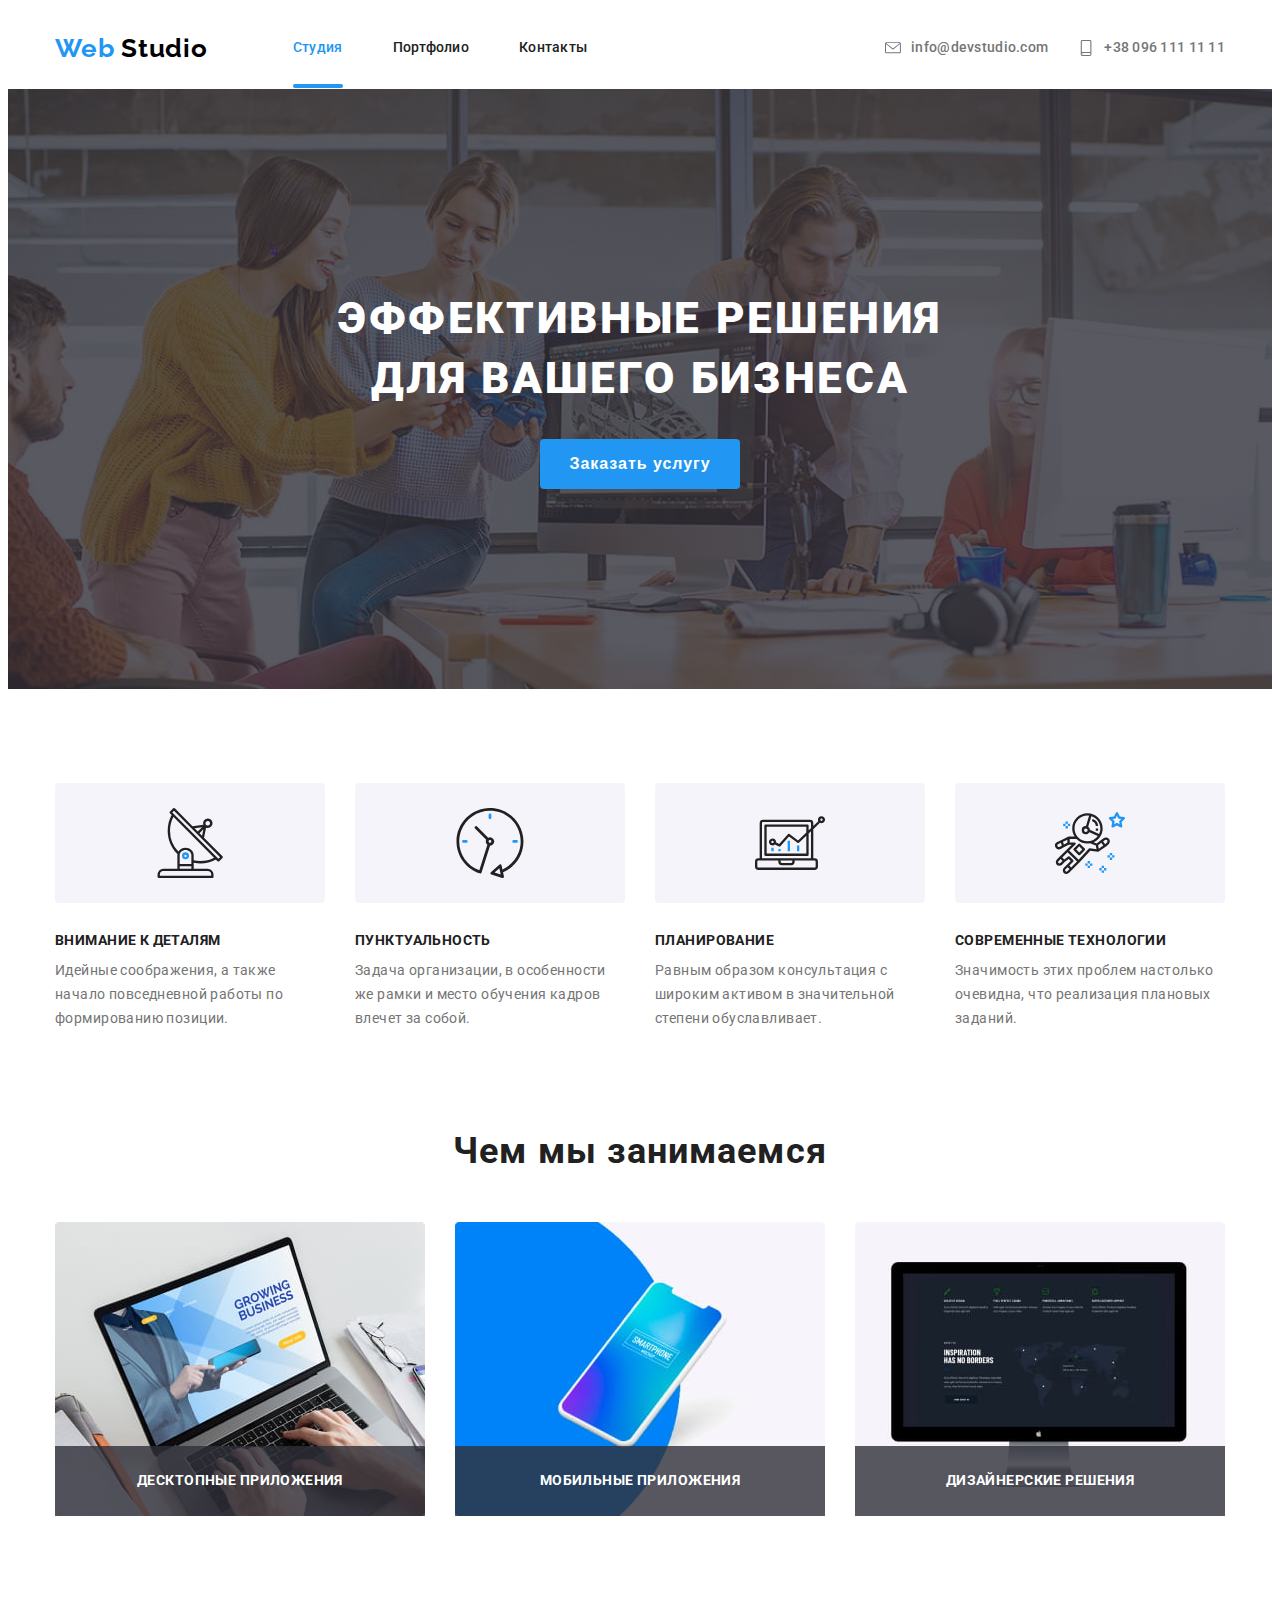
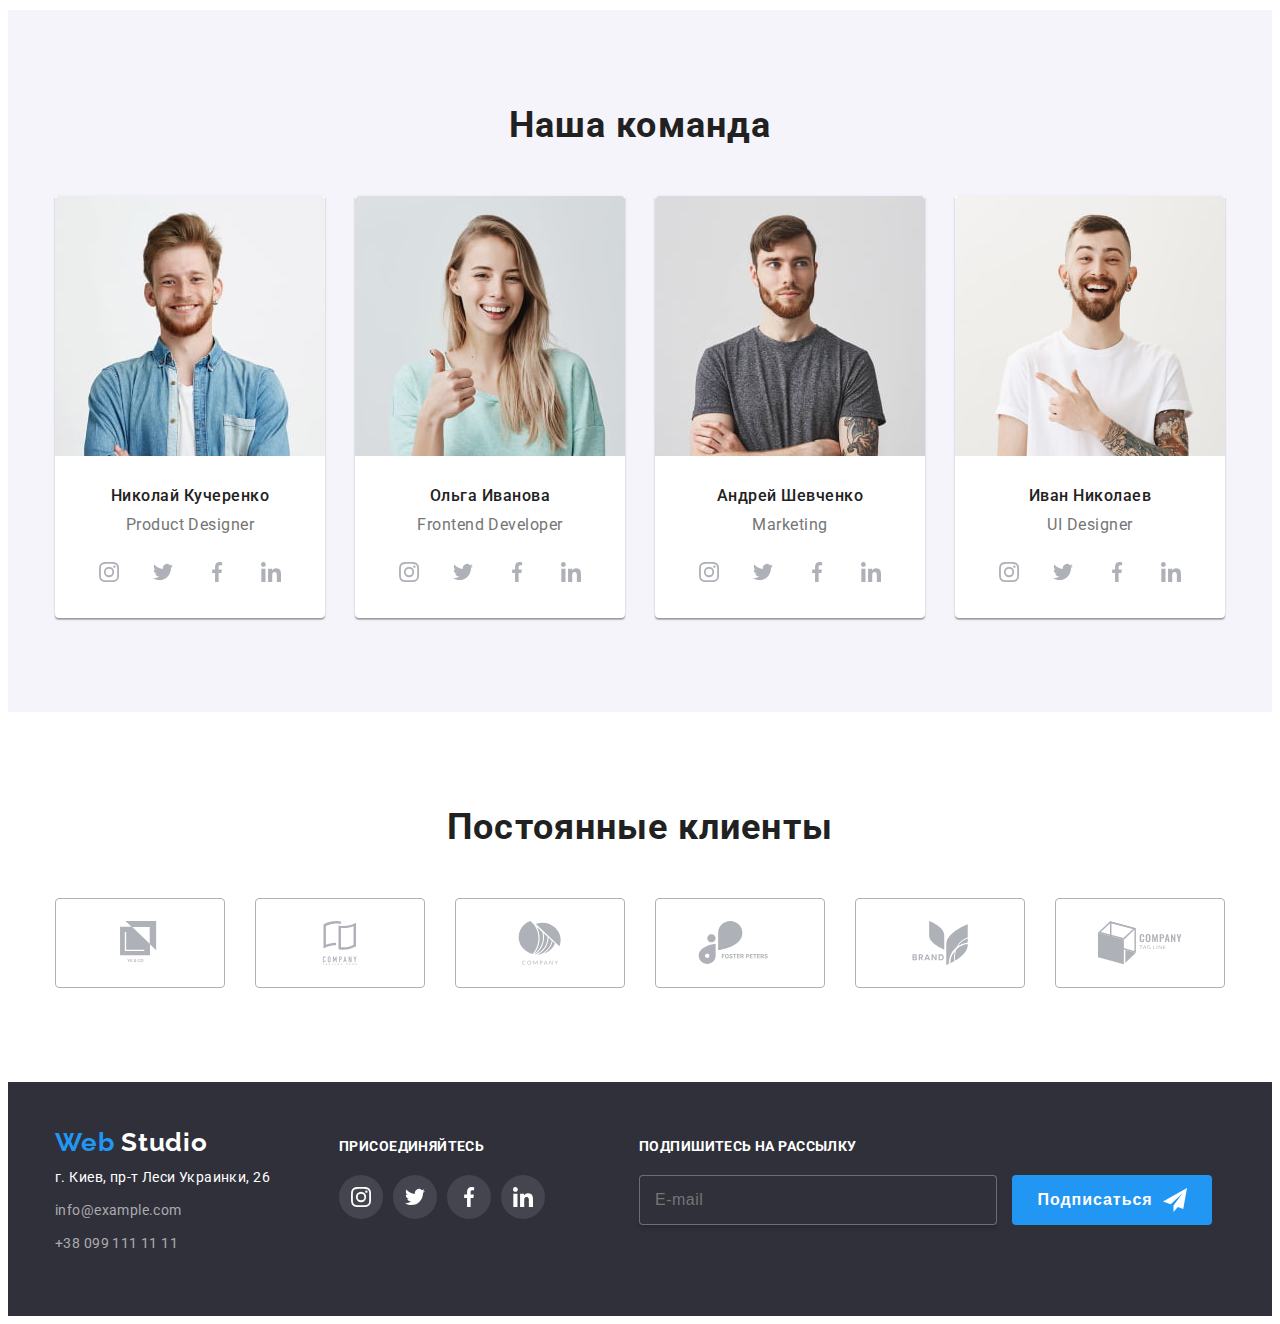
==== index.html @ c9ddc865 "cloned" ====
<!DOCTYPE html>
<html lang="ru">
	<head>
		<meta charset="UTF-8" />
		<meta name="viewport" content="width=device-width, initial-scale=1.0" />
		<meta http-equiv="X-UA-Compatible" content="IE=Edge" />
		<title>Web Studio v.1</title>
		<link
			href="https://fonts.googleapis.com/css2?family=Raleway:wght@700&family=Roboto:wght@400;500;700;900&display=swap"
			rel="stylesheet"
		/>
		<link
			rel="stylesheet"
			href="https://cdnjs.cloudflare.com/ajax/libs/modern-normalize/0.6.0/modern-normalize.min.css"
			integrity="sha256-a9JO7L1jGkja9va1xGMWEJspCfU/b9Vn5u/O5MdnKhw="
			crossorigin="anonymous"
		/>
		<link rel="stylesheet" href="./css/style.css" />
	</head>
	<body>
		<header class="header">
			<nav class="container">
				<div class="flex-container">
					<a class="link logo" href="./index.html">
						<span class="logo-accent">Web</span>
						Studio
					</a>
					<ul class="list navigation">
						<li class="navigation-item">
							<a class="link navigation-item-link current" href="./index.html">Студия</a>
						</li>
						<li class="navigation-item">
							<a class="link navigation-item-link" href="./portfolio.html">Портфолио</a>
						</li>
						<li class="navigation-item">
							<a class="link navigation-item-link" href="./index.html">Контакты</a>
						</li>
					</ul>
					<ul class="list navigation-adress">
						<li class="navigation-adress-item">
							<a class="link navigation-adress-item-link" href="mailto:info@devstudio.com">
								<svg class="navigatiom-adress-item-icon">
									<use href="./images/sprite.svg#icon-envelope"></use>
								</svg>
								info@devstudio.com
							</a>
						</li>
						<li class="navigation-adress-item">
							<a class="link navigation-adress-item-link" href="tel:+380961111111">
								<svg class="navigatiom-adress-item-icon">
									<use href="./images/sprite.svg#icon-smartphone"></use>
								</svg>
								+38 096 111 11 11
							</a>
						</li>
					</ul>
				</div>
			</nav>
		</header>
		<main>
			<section class="hero">
				<div class="container">
					<h1 class="hero-title">Эффективные решения для вашего бизнеса</h1>
					<button class="hero-button" data-modal-open>Заказать услугу</button>
				</div>
			</section>
			<section class="features">
				<div class="container">
					<h2 class="section-title visually-hidden">Наши особености</h2>
					<ul class="list flex-container">
						<li class="feature-box">
							<div class="feature-image-box">
								<svg class="feature-image">
									<use href="./images/sprite.svg#icon-antenna"></use>
								</svg>
							</div>
							<h3 class="feature-title">Внимание к деталям</h3>
							<p class="feature-description">
								Идейные соображения, а также начало повседневной работы по формированию позиции.
							</p>
						</li>
						<li class="feature-box">
							<div class="feature-image-box">
								<svg class="feature-image">
									<use href="./images/sprite.svg#icon-clock"></use>
								</svg>
							</div>
							<h3 class="feature-title">Пунктуальность</h3>
							<p class="feature-description">
								Задача организации, в особенности же рамки и место обучения кадров влечет за собой.
							</p>
						</li>
						<li class="feature-box">
							<div class="feature-image-box">
								<svg class="feature-image">
									<use href="./images/sprite.svg#icon-diagram"></use>
								</svg>
							</div>
							<h3 class="feature-title">Планирование</h3>
							<p class="feature-description">
								Равным образом консультация с широким активом в значительной степени обуславливает.
							</p>
						</li>
						<li class="feature-box">
							<div class="feature-image-box">
								<svg class="feature-image">
									<use href="./images/sprite.svg#icon-astronaut"></use>
								</svg>
							</div>
							<h3 class="feature-title">Современные технологии</h3>
							<p class="feature-description">
								Значимость этих проблем настолько очевидна, что реализация плановых заданий.
							</p>
						</li>
					</ul>
				</div>
			</section>
			<section class="wedoing">
				<div class="container">
					<h2 class="section-title">Чем мы занимаемся</h2>
					<ul class="list flex-container">
						<li class="wedoing-box">
							<img class="wedoing-image" src="./images/desktop_applications.jpg" alt="Desktop applications" />
							<h3 class="wedoing-title">Десктопные приложения</h3>
						</li>
						<li class="wedoing-box">
							<img class="wedoing-image" src="./images/mobile_applications.jpg" alt="Mobile applications" />
							<h3 class="wedoing-title">Мобильные приложения</h3>
						</li>
						<li class="wedoing-box">
							<img class="wedoing-image" src="./images/design_solutions.jpg" alt="Design solutions" />
							<h3 class="wedoing-title">Дизайнерские решения</h3>
						</li>
					</ul>
				</div>
			</section>
			<section class="team">
				<div class="container">
					<h2 class="section-title">Наша команда</h2>
					<ul class="list flex-container team-card">
						<li class="team-card-box">
							<img class="team-image" src="./images/kucherenko.jpg" alt="Kucherenko" />
							<h3 class="team-member-name">Николай Кучеренко</h3>
							<p class="team-member-direction" lang="en">Product Designer</p>
							<ul class="list flex-container team-social-box">
								<li class="social">
									<a
										class="link social-link"
										href="https://www.instagram.com/"
										target="_blank"
										rel="noopener noreferrer"
									>
										<svg class="social-icon">
											<use href="./images/sprite.svg#icon-instagram"></use>
										</svg>
									</a>
								</li>
								<li class="social">
									<a class="link social-link" href="https://twitter.com/" target="_blank" rel="noopener noreferrer">
										<svg class="social-icon">
											<use href="./images/sprite.svg#icon-twitter"></use>
										</svg>
									</a>
								</li>
								<li class="social">
									<a
										class="link social-link"
										href="https://www.facebook.com/"
										target="_blank"
										rel="noopener noreferrer"
									>
										<svg class="social-icon">
											<use href="./images/sprite.svg#icon-facebook"></use>
										</svg>
									</a>
								</li>
								<li class="social">
									<a
										class="link social-link"
										href="https://www.linkedin.com/"
										target="_blank"
										rel="noopener noreferrer"
									>
										<svg class="social-icon">
											<use href="./images/sprite.svg#icon-linkedin"></use>
										</svg>
									</a>
								</li>
							</ul>
						</li>
						<li class="team-card-box">
							<img class="team-image" src="./images/ivanova.jpg" alt="Ivanova" />
							<h3 class="team-member-name">Ольга Иванова</h3>
							<p class="team-member-direction" lang="en">Frontend Developer</p>
							<ul class="list flex-container team-social-box">
								<li class="social">
									<a
										class="link social-link"
										href="https://www.instagram.com/"
										target="_blank"
										rel="noopener noreferrer"
									>
										<svg class="social-icon">
											<use href="./images/sprite.svg#icon-instagram"></use>
										</svg>
									</a>
								</li>
								<li class="social">
									<a class="link social-link" href="https://twitter.com/" target="_blank" rel="noopener noreferrer">
										<svg class="social-icon">
											<use href="./images/sprite.svg#icon-twitter"></use>
										</svg>
									</a>
								</li>
								<li class="social">
									<a
										class="link social-link"
										href="https://www.facebook.com/"
										target="_blank"
										rel="noopener noreferrer"
									>
										<svg class="social-icon">
											<use href="./images/sprite.svg#icon-facebook"></use>
										</svg>
									</a>
								</li>
								<li class="social">
									<a
										class="link social-link"
										href="https://www.linkedin.com/"
										target="_blank"
										rel="noopener noreferrer"
									>
										<svg class="social-icon">
											<use href="./images/sprite.svg#icon-linkedin"></use>
										</svg>
									</a>
								</li>
							</ul>
						</li>
						<li class="team-card-box">
							<img class="team-image" src="./images/shevchenko.jpg" alt="Shevchenko" />
							<h3 class="team-member-name">Андрей Шевченко</h3>
							<p class="team-member-direction" lang="en">Marketing</p>
							<ul class="list flex-container team-social-box">
								<li class="social">
									<a
										class="link social-link"
										href="https://www.instagram.com/"
										target="_blank"
										rel="noopener noreferrer"
									>
										<svg class="social-icon">
											<use href="./images/sprite.svg#icon-instagram"></use>
										</svg>
									</a>
								</li>
								<li class="social">
									<a class="link social-link" href="https://twitter.com/" target="_blank" rel="noopener noreferrer">
										<svg class="social-icon">
											<use href="./images/sprite.svg#icon-twitter"></use>
										</svg>
									</a>
								</li>
								<li class="social">
									<a
										class="link social-link"
										href="https://www.facebook.com/"
										target="_blank"
										rel="noopener noreferrer"
									>
										<svg class="social-icon">
											<use href="./images/sprite.svg#icon-facebook"></use>
										</svg>
									</a>
								</li>
								<li class="social">
									<a
										class="link social-link"
										href="https://www.linkedin.com/"
										target="_blank"
										rel="noopener noreferrer"
									>
										<svg class="social-icon">
											<use href="./images/sprite.svg#icon-linkedin"></use>
										</svg>
									</a>
								</li>
							</ul>
						</li>
						<li class="team-card-box">
							<img class="team-image" src="./images/nikolaev.jpg" alt="Nikolaev" />
							<h3 class="team-member-name">Иван Николаев</h3>
							<p class="team-member-direction" lang="en">UI Designer</p>
							<ul class="list flex-container team-social-box">
								<li class="social">
									<a
										class="link social-link"
										href="https://www.instagram.com/"
										target="_blank"
										rel="noopener noreferrer"
									>
										<svg class="social-icon">
											<use href="./images/sprite.svg#icon-instagram"></use>
										</svg>
									</a>
								</li>
								<li class="social">
									<a class="link social-link" href="https://twitter.com/" target="_blank" rel="noopener noreferrer">
										<svg class="social-icon">
											<use href="./images/sprite.svg#icon-twitter"></use>
										</svg>
									</a>
								</li>
								<li class="social">
									<a
										class="link social-link"
										href="https://www.facebook.com/"
										target="_blank"
										rel="noopener noreferrer"
									>
										<svg class="social-icon">
											<use href="./images/sprite.svg#icon-facebook"></use>
										</svg>
									</a>
								</li>
								<li class="social">
									<a
										class="link social-link"
										href="https://www.linkedin.com/"
										target="_blank"
										rel="noopener noreferrer"
									>
										<svg class="social-icon">
											<use href="./images/sprite.svg#icon-linkedin"></use>
										</svg>
									</a>
								</li>
							</ul>
						</li>
					</ul>
				</div>
			</section>
			<section class="clients">
				<div class="container">
					<h2 class="section-title">Постоянные клиенты</h2>
					<ul class="list flex-container">
						<li class="clients-box">
							<a class="link" href="./index.html" target="_blank" rel="noopener noreferrer">
								<svg class="clients-image">
									<use href="./images/sprite.svg#icon-client1"></use>
								</svg>
							</a>
						</li>
						<li class="clients-box">
							<a class="link" href="./index.html" target="_blank" rel="noopener noreferrer">
								<svg class="clients-image">
									<use href="./images/sprite.svg#icon-client2"></use>
								</svg>
							</a>
						</li>
						<li class="clients-box">
							<a class="link" href="./index.html" target="_blank" rel="noopener noreferrer">
								<svg class="clients-image">
									<use href="./images/sprite.svg#icon-client3"></use>
								</svg>
							</a>
						</li>
						<li class="clients-box">
							<a class="link" href="./index.html" target="_blank" rel="noopener noreferrer">
								<svg class="clients-image">
									<use href="./images/sprite.svg#icon-client4"></use>
								</svg>
							</a>
						</li>
						<li class="clients-box">
							<a class="link" href="./index.html" target="_blank" rel="noopener noreferrer">
								<svg class="clients-image">
									<use href="./images/sprite.svg#icon-client5"></use>
								</svg>
							</a>
						</li>
						<li class="clients-box">
							<a class="link" href="./index.html" target="_blank" rel="noopener noreferrer">
								<svg class="clients-image">
									<use href="./images/sprite.svg#icon-client6"></use>
								</svg>
							</a>
						</li>
					</ul>
				</div>
			</section>
		</main>
		<footer class="footer">
			<div class="container">
				<div class="flex-container">
					<div class="footer-adress">
						<a class="link logo" href="./index.html">
							<span class="logo-accent">Web</span>
							Studio
						</a>
						<address class="contacts">
							<ul class="list">
								<li class="footer-adress-item">г. Киев, пр-т Леси Украинки, 26</li>
								<li class="footer-adress-item">
									<a class="link" href="mailto:info@example.com">info@example.com</a>
								</li>
								<li class="footer-adress-item">
									<a class="link" href="tel:+380991111111">+38 099 111 11 11</a>
								</li>
							</ul>
						</address>
					</div>
					<div class="join">
						<p class="footer-title">Присоединяйтесь</p>
						<ul class="list social flex-container">
							<li class="social">
								<a class="link social-link" href="https://www.instagram.com/" target="_blank" rel="noopener noreferrer">
									<svg class="social-icon">
										<use href="./images/sprite.svg#icon-instagram"></use>
									</svg>
								</a>
							</li>
							<li class="social">
								<a class="link social-link" href="https://twitter.com/" target="_blank" rel="noopener noreferrer">
									<svg class="social-icon">
										<use href="./images/sprite.svg#icon-twitter"></use>
									</svg>
								</a>
							</li>
							<li class="social">
								<a class="link social-link" href="https://www.facebook.com/" target="_blank" rel="noopener noreferrer">
									<svg class="social-icon">
										<use href="./images/sprite.svg#icon-facebook"></use>
									</svg>
								</a>
							</li>
							<li class="social">
								<a class="link social-link" href="https://www.linkedin.com/" target="_blank" rel="noopener noreferrer">
									<svg class="social-icon">
										<use href="./images/sprite.svg#icon-linkedin"></use>
									</svg>
								</a>
							</li>
						</ul>
					</div>
					<!-- e-mail input -->
					<div class="subscribe">
						<form action="#">
							<label class="footer-title" for="footer-subsctibe-input">Подпишитесь на рассылку</label>
							<input
								class="subscribe-input"
								type="email"
								name="email"
								placeholder="E-mail"
								id="footer-subsctibe-input"
							/>
							<button class="hero-button" type="submit">
								Подписаться
								<svg class="subscribe-icon-send">
									<use href="./images/sprite.svg#icon-send"></use>
								</svg>
							</button>
						</form>
					</div>
				</div>
			</div>
		</footer>
		<!-- modal window -->
		<div class="backdrop is-hidden" data-modal>
			<form class="subscribe-form js-speaker-form" action="#">
				<button class="subcribe-form-button-close" type="submit" data-modal-close>
					<svg class="subscribe-button-close-icon">
						<use href="./images/sprite.svg#icon-close"></use>
					</svg>
				</button>
				<p class="subscribe-form-title">Оставьте свои данные, мы вам перезвоним</p>
				<div class="subscribe-form-relative">
					<input class="subscribe-form-input" id="input-full-name" type="text" name="input-full-name" placeholder=" " />
					<svg class="subscribe-form-input-icon">
						<use href="./images/sprite.svg#icon-person"></use>
					</svg>
					<label class="subscribe-form-input-label" for="input-full-name">Имя</label>
				</div>
				<div class="subscribe-form-relative">
					<input class="subscribe-form-input" id="input-phone" type="tel" name="input-phone" placeholder=" " />
					<svg class="subscribe-form-input-icon">
						<use href="./images/sprite.svg#icon-phone"></use>
					</svg>
					<label class="subscribe-form-input-label" for="input-phone">Телефон</label>
				</div>
				<div class="subscribe-form-relative">
					<input class="subscribe-form-input" id="input-email" type="email" name="input-email" placeholder=" " />
					<svg class="subscribe-form-input-icon">
						<use href="./images/sprite.svg#icon-email"></use>
					</svg>
					<label class="subscribe-form-input-label" for="input-email">Почта</label>
				</div>
				<div class="subscribe-form-relative">
					<textarea
						class="subscribe-form-input comment"
						id="input-comment"
						name="input-comment"
						placeholder=" "
					></textarea>
					<label class="subscribe-form-input-label comment" for="input-comment">Комментарий</label>
				</div>
				<div class="subscribe-form-checkbox">
					<input
						class="subscribe-form-checkbox-input"
						id="subscribe-checkbox-agree"
						type="checkbox"
						name="subscribe-checkbox-agree"
						checked
					/>
					<label class="subscribe-form-checkbox-label subscribe-form-relative" for="subscribe-checkbox-agree">
						Соглашаюсь с рассылкой и принимаю
						<a class="subscribe-link-agree" href="./index.html">Условия договора</a>
					</label>
				</div>
				<div class="subscribe-form-button">
					<button type="submit" class="hero-button" id="subscribe-form-submit">
						Отправить
					</button>
				</div>
			</form>
		</div>
		<script src="./js/modal.js"></script>
		<script src="./js/form-submit.js"></script>
	</body>
</html>
---- css/style.css ----
:root {
	--main-text-color: #757575;
	--headers-text-color: #212121;
	--light-text-color: #ffffff;
	--accent-color: #2196f3;

	--icon-color: #afb1b8;

	--primary-background-color: #ffffff;
	--secondary-backgroun-color: #f5f4fa;
	--footer-background-color: #2f303a;

	--button-color: #2196f3;
	--inactiv-button-color: #f5f4fa;

	--animation-timing-function: cubic-bezier(0.4, 0, 0.2, 1);
	--animation-duration: 250ms;
}
*:focus {
	outline: none;
}
/* 
default style
 */
html {
	box-sizing: border-box;
}
*,
*::before,
*::after {
	box-sizing: inherit;
}
body {
	font-family: "Roboto", sans-serif;
	font-style: normal;
	font-weight: 400;
	font-size: 14px;
	line-height: 1.71;
	color: var(--main-text-color);
	background-color: var(--primary-background-color);
}
/* 
utility classes
*/
.visually-hidden {
	position: absolute;
	width: 1px;
	height: 1px;
	margin: -1px;

	overflow: hidden;
	clip: rect(0 0 0 0);
}
.is-hidden {
	opacity: 0;
	pointer-events: none;
}
.container {
	width: 1200px;
	padding-top: 94px;
	padding-bottom: 94px;
	padding-left: 15px;
	padding-right: 15px;
	margin-left: auto;
	margin-right: auto;
}
.flex-container {
	display: flex;
}
.link {
	text-decoration: none;
}
.list {
	margin: 0;
	padding: 0;

	list-style-type: none;
}
/* 
header
 */

.header .container {
	padding-top: 0;
	padding-bottom: 0;
}
.header .flex-container {
	align-items: center;
}
.logo {
	display: block;
	margin-right: 85px;
	margin-top: 25px;
	margin-bottom: 25px;

	font-family: "Raleway", sans-serif;
	font-weight: 700;
	font-size: 26px;
	line-height: 1.19;
	letter-spacing: 0.03em;

	color: #000000;
}
.logo-accent {
	color: var(--accent-color);
}
.navigation {
	display: flex;
}
.navigation-item:not(:last-child) {
	margin-right: 50px;
}
.navigation-item-link {
	display: block;
	position: relative;
	padding-bottom: 32px;
	padding-top: 32px;

	font-weight: 500;
	font-size: 14px;
	line-height: 1.14;
	letter-spacing: 0.02em;

	color: var(--headers-text-color);

	transition-property: color;
	transition-duration: var(--animation-duration);
	transition-timing-function: var(--animation-timing-function);
}
.navigation-adress {
	display: flex;
	margin-left: auto;
}
.navigation-adress-item:not(:last-child) {
	margin-right: 30px;
}
.navigation-adress-item-link {
	display: flex;
	padding-bottom: 20px;
	padding-top: 20px;
	justify-content: center;

	font-weight: 500;
	font-size: 14px;
	line-height: 1.14;
	letter-spacing: 0.02em;

	color: var(--main-text-color);

	transition-property: color;
	transition-duration: var(--animation-duration);
	transition-timing-function: var(--animation-timing-function);
}
.navigatiom-adress-item-icon {
	fill: currentColor;
	width: 16px;
	height: 16px;
	margin-right: 10px;
}

.navigation-item-link:hover,
.navigation-item-link:focus,
.navigation-adress-item-link:hover,
.navigation-adress-item-link:focus {
	color: var(--accent-color);
}
.navigation-item-link.current {
	color: var(--accent-color);
}
.navigation-item-link.current::after {
	content: "";
	position: absolute;
	left: 0;
	bottom: 0;
	height: 4px;
	border-radius: 2px;
	width: 100%;
	background-color: var(--accent-color);
}
/* 
Main
 */
.hero .container {
	padding-top: 200px;
	padding-bottom: 200px;
	padding-left: 252px;
	padding-right: 252px;
}
.hero {
	max-width: 1600px;
	height: 600px;
	margin-left: auto;
	margin-right: auto;

	background-image: linear-gradient(rgba(47, 48, 58, 0.8), rgba(47, 48, 58, 0.8)), url("../images/header.jpg");
	background-position: center;
	background-repeat: no-repeat;
	background-size: cover;

	text-align: center;
}
.hero-title {
	margin-top: 0;
	margin-bottom: 30px;

	font-weight: 900;
	font-size: 44px;
	line-height: 1.36;
	letter-spacing: 0.06em;
	text-transform: uppercase;

	color: var(--light-text-color);
}
.hero-button {
	border-radius: 4px;
	display: inline-block;
	padding-top: 9px;
	padding-bottom: 9px;
	padding-left: 9px;
	padding-right: 9px;
	min-width: 200px;

	font-weight: 700;
	font-size: 16px;
	line-height: 1.88;
	text-align: center;
	letter-spacing: 0.06em;

	border: 1px solid transparent;
	color: var(--light-text-color);
	background-color: var(--button-color);

	transition-property: background-color;
	transition-duration: var(--animation-duration);
	transition-timing-function: var(--animation-timing-function);

	cursor: pointer;
}

.hero-button:hover,
.hero-button:focus {
	background-color: #188ce8;
}
.section-title {
	margin-top: 0;
	margin-bottom: 50px;

	font-weight: 700;
	font-size: 36px;
	line-height: 1.17;
	letter-spacing: 0.03em;
	text-align: center;

	color: var(--headers-text-color);
}
.features .container {
	padding-bottom: 0;
}
.features .flex-container,
.wedoing .flex-container,
.team-card,
.clients .flex-container {
	justify-content: space-between;
}
.feature-title {
	margin-top: 0;
	margin-bottom: 10px;

	font-weight: 700;
	font-size: 14px;
	line-height: 1.14;
	letter-spacing: 0.03em;
	text-transform: uppercase;

	color: var(--headers-text-color);
}
.feature-box {
	width: calc((100% - 30px * 3) / 4);
}
.feature-image-box {
	display: block;
	padding-top: 25px;
	padding-bottom: 25px;
	padding-left: 100px;
	padding-right: 100px;
	margin-bottom: 30px;
	border-radius: 4px;

	background-color: var(--secondary-backgroun-color);
}
.feature-image {
	display: block;
	width: 70px;
	height: 70px;

	fill: var(--headers-text-color);
}
.feature-description {
	margin-top: 0;
	margin-bottom: 0;
	padding-bottom: 5px;

	letter-spacing: 0.03em;
}
.wedoing-box {
	width: calc((100% - 30px * 2) / 3);
	position: relative;
}
.wedoing-image {
	display: block;
}
.wedoing-title {
	position: absolute;
	left: 0;
	bottom: 0;
	width: 100%;
	overflow: hidden;

	margin: 0;
	padding-top: 27px;
	padding-bottom: 27px;

	font-weight: 700;
	font-size: 14px;
	line-height: 1.14;
	letter-spacing: 0.03em;
	text-align: center;
	text-transform: uppercase;

	color: var(--light-text-color);
	background-color: rgba(47, 48, 58, 0.8);
}
.team {
	background-color: var(--secondary-backgroun-color);
}
.team-card-box {
	width: calc((100% - 30px * 3) / 4);
	box-shadow: 0px 2px 1px rgba(0, 0, 0, 0.2), 0px 1px 1px rgba(0, 0, 0, 0.14), 0px 1px 3px rgba(0, 0, 0, 0.12);
	border-radius: 0px 0px 4px 4px;

	background-color: var(--primary-background-color);
}
.team-image {
	display: block;
	margin-bottom: 30px;
}
.team-member-name {
	margin-top: 0;
	margin-bottom: 10px;

	font-weight: 500;
	font-size: 16px;
	line-height: 1.19;
	letter-spacing: 0.03em;
	text-align: center;

	color: var(--headers-text-color);
}
.team-member-direction {
	margin-top: 0;
	margin-bottom: 16px;

	font-size: 16px;
	line-height: 1.19;
	letter-spacing: 0.03em;
	text-align: center;
}
.team-social-box {
	margin-left: 32px;
	margin-bottom: 24px;
}
.social-link {
	display: flex;
	justify-content: center;
	align-items: center;
	width: 44px;
	height: 44px;

	color: var(--icon-color);

	border-radius: 50%;

	transition-property: background-color, color;
	transition-duration: var(--animation-duration);
	transition-timing-function: var(--animation-timing-function);
}
.social-icon {
	fill: currentColor;
	width: 20px;
	height: 20px;
}
.social:not(:last-child) {
	margin-right: 10px;
}
.team .social-link:hover,
.team .social-link:focus,
.join .social-link:hover,
.join .social-link:focus {
	background-color: var(--accent-color);
	color: var(--light-text-color);
}
.clients-box {
	width: calc((100% - 30px * 5) / 6);
	height: 90px;
}
.clients .link {
	display: flex;
	justify-content: center;
	align-items: center;
	height: inherit;

	color: var(--icon-color);

	border: 1px solid currentColor;
	border-radius: 4px;

	transition-property: color;
	transition-duration: var(--animation-duration);
	transition-timing-function: var(--animation-timing-function);
}
.clients-image {
	display: block;
	width: 84px;
	height: 44px;
	fill: currentColor;
}
.clients .link:hover,
.clients .link:focus {
	color: var(--accent-color);
}
/* 
footer
 */
.footer .container {
	padding-top: 45px;
	padding-bottom: 60px;
}
.footer {
	background-color: var(--footer-background-color);
}
.footer .flex-container {
	align-items: baseline;
}
.footer .logo {
	display: block;
	margin-top: 0;
	margin-right: 0;
	padding: 0;
	margin-bottom: 8px;

	font-size: 26px;
	line-height: 1.19;

	color: var(--light-text-color);
}
.footer-adress {
	margin-right: 69px;
}
.contacts {
	font-style: normal;
	letter-spacing: 0.03em;

	color: var(--light-text-color);
}

.footer-adress-item:not(:last-child) {
	margin-bottom: 9px;
}
.footer-adress-item {
	letter-spacing: 0.03em;
	line-height: 1.71;
}
.contacts .link {
	color: rgba(255, 255, 255, 0.6);

	transition-property: color;
	transition-duration: var(--animation-duration);
	transition-timing-function: var(--animation-timing-function);
}
.contacts .link:hover,
.contacts .link:focus {
	color: var(--accent-color);
}
.footer-title {
	margin-top: 0;
	margin-bottom: 20px;
	margin-left: 0;
	margin-right: 0;

	font-weight: 700;
	line-height: 1.14;
	letter-spacing: 0.03em;
	text-transform: uppercase;

	color: var(--light-text-color);
}
.subscribe .footer-title {
	display: block;
}
.join .flex-container {
	margin-bottom: 0;
	align-items: center;
}
.join {
	margin-right: 94px;
}
.join .social-link {
	background: rgba(255, 255, 255, 0.1);
}
.join.social {
	padding-bottom: 0;
}
.join .social-icon {
	fill: var(--primary-background-color);
}
.subscribe-input {
	margin-right: 12px;
	width: 358px;
	height: 50px;
	padding: 15px;

	font-size: 16px;
	line-height: 1.25;
	letter-spacing: 0.03em;
	color: var(--main-text-color);

	background-color: var(--footer-background-color);

	border-radius: 4px;
	border: 1px solid rgba(255, 255, 255, 0.3);
	box-shadow: 0px 4px 4px rgba(0, 0, 0, 0.15);
}
.footer .hero-button {
	display: inline-flex;
	justify-content: center;
	align-items: center;
}
.subscribe-icon-send {
	margin-left: 10px;
	fill: currentColor;
	width: 24px;
	height: 24px;
}
/* 
portfolio
 */
.header.portfolio {
	border-bottom: 1px solid #ececec;
}
.button-box {
	display: flex;
	justify-content: center;
	margin-bottom: 50px;
}
.button-box-item {
	position: relative;
}
.button-box-item:not(:last-child) {
	margin-right: 8px;
}
.filter-button {
	position: absolute;
	top: 0;
	left: 0;
	width: 100%;
	height: 100%;

	opacity: 0;

	cursor: pointer;
}
.filter-button-label {
	display: block;
	padding-left: 22px;
	padding-right: 22px;
	padding-top: 6px;
	padding-bottom: 6px;

	border-radius: 4px;
	color: var(--headers-text-color);
	border: 1px solid transparent;
	background-color: var(--inactiv-button-color);

	font-weight: 500;
	font-size: 16px;
	line-height: 1.62;
	letter-spacing: 0.03em;
	transition-property: color, background-color, box-shadow;
	transition-duration: var(--animation-duration);
	transition-timing-function: var(--animation-timing-function);
}
.filter-button:hover + .filter-button-label,
.filter-button:focus + .filter-button-label,
.filter-button:checked + .filter-button-label {
	color: var(--light-text-color);
	background-color: var(--button-color);
	box-shadow: 0px 2px 2px rgba(0, 0, 0, 0.12), 0px 1px 2px rgba(0, 0, 0, 0.08), 0px 3px 1px rgba(0, 0, 0, 0.1);
}
/*
portfolio grid
*/
.portfolio.flex-container {
	flex-wrap: wrap;
}
.portfolio-box {
	width: calc((100% - 60px) / 3);
	margin-top: 30px;
	margin-right: 30px;
}
.portfolio-box:nth-child(3n) {
	margin-right: 0;
}
.portfolio-box:nth-child(-n + 3) {
	margin-top: 0;
}
.portfolio-box .link {
	display: block;
	border: 1px solid #eeeeee;

	transition-property: box-shadow;
	transition-duration: var(--animation-duration);
	transition-timing-function: var(--animation-timing-function);
}
.portfolio-box .link:hover,
.portfolio-box .link:focus {
	box-shadow: 1px 4px 6px rgba(0, 0, 0, 0.16), 0px 4px 4px rgba(0, 0, 0, 0.06), 0px 1px 1px rgba(0, 0, 0, 0.12);
}
/*
 portfolio grid end
 */
.portfolio-box-title {
	margin-top: 0;
	margin-bottom: 4px;
	padding-left: 24px;

	font-weight: 700;
	font-size: 18px;
	line-height: 2;
	letter-spacing: 0.06em;

	color: var(--headers-text-color);
}
.portfolio-box-image {
	position: relative;
	overflow: hidden;

	margin-bottom: 20px;
}
.portfolio-box-image > * {
	display: block;
}
.portfolio-box-accent {
	position: absolute;
	left: 0;
	bottom: 0;
	width: 100%;
	height: 100%;
	transform: translateY(100%);

	overflow: hidden;

	padding-left: 24px;
	padding-right: 24px;
	padding-top: 64px;
	padding-bottom: 64px;
	margin: 0;

	font-size: 18px;
	line-height: 1.56;
	letter-spacing: 0.03em;

	color: var(--light-text-color);
	background-color: rgba(33, 150, 243, 0.9);

	transition-property: transform;
	transition-duration: var(--animation-duration);
	transition-timing-function: var(--animation-timing-function);
}
.portfolio-box:hover .portfolio-box-accent,
.portfolio-box .link:focus .portfolio-box-accent {
	transform: translateY(0);
}
.portfolio-box-direction {
	margin-top: 0;
	margin-bottom: 20px;
	padding-left: 24px;

	font-size: 16px;
	line-height: 1.87;
	letter-spacing: 0.03em;

	color: var(--main-text-color);
}
/* 
Modal window 
*/
.backdrop {
	position: fixed;
	top: 0;
	left: 0;
	width: 100%;
	height: 100%;

	transition-property: opacity;
	transition-duration: var(--animation-duration);
	transition-timing-function: var(--animation-timing-function);

	background-color: rgba(0, 0, 0, 0.2);
}
.backdrop.is-hidden .subscribe-form {
	transform: scale(0.9) translate(-50%, -50%);
}
.subscribe-form-relative {
	position: relative;
}
.subscribe-form {
	position: absolute;
	top: 50%;
	left: 50%;
	max-height: calc(100% - 30px);
	max-width: calc(100% - 30px);

	overflow: auto;

	padding: 40px;
	background-color: var(--primary-background-color);
	box-shadow: 0px 2px 1px rgba(0, 0, 0, 0.2), 0px 1px 1px rgba(0, 0, 0, 0.14), 0px 1px 3px rgba(0, 0, 0, 0.12);
	border-radius: 4px;

	transform: scale(1) translate(-50%, -50%);
	transition-property: transform;
	transition-duration: var(--animation-duration);
	transition-timing-function: var(--animation-timing-function);
}
.subcribe-form-button-close {
	position: absolute;
	display: flex;
	justify-content: center;
	align-items: center;
	top: 8px;
	right: 8px;
	width: 30px;
	height: 30px;

	padding: 0;
	color: #000000;

	background: var(--primary-background-color);
	border: 1px solid rgba(0, 0, 0, 0.1);
	border-radius: 50%;

	transition-property: color;
	transition-duration: var(--animation-duration);
	transition-timing-function: var(--animation-timing-function);
	cursor: pointer;
}
.subcribe-form-button-close:hover,
.subcribe-form-button-close:focus {
	color: var(--accent-color);
}
.subscribe-button-close-icon {
	width: 18px;
	height: 18px;
	fill: currentColor;
}
.subscribe-form-title {
	margin-top: 0;
	margin-left: 0;
	margin-right: 0;
	margin-bottom: 30px;

	font-weight: 700;
	font-size: 20px;
	line-height: 1.15;
	letter-spacing: 0.03em;
	text-align: center;

	color: var(--headers-text-color);
}
.subscribe-form-input {
	width: 448px;
	height: 40px;

	margin-bottom: 30px;
	padding-left: 42px;
	padding-top: 12px;
	padding-right: 42px;
	padding-bottom: 12px;

	font-size: 14px;
	line-height: 1.14;
	letter-spacing: 0.01em;

	color: var(--main-text-color);

	border: 1px solid rgba(33, 33, 33, 0.2);
	border-radius: 4px;
	cursor: pointer;

	transition-property: border-color;
	transition-duration: var(--animation-duration);
	transition-timing-function: var(--animation-timing-function);
}
.subscribe-form-input.comment {
	height: 120px;
	margin-bottom: 20px;
	resize: none;

	padding-left: 16px;
	padding-right: 16px;
}
.subscribe-form-checkbox,
.subscribe-form-button {
	display: flex;
	justify-content: center;
}
.subscribe-form-button-disabled {
	background-color: var(--icon-color);
	pointer-events: none;
}
.subscribe-form-checkbox-input {
	margin-right: 7px;
	padding: 0;
	opacity: 0;
}
.subscribe-form-checkbox-label {
	display: inline-block;
	margin-bottom: 30px;
	cursor: pointer;
}
.subscribe-form-checkbox-label:before,
.subscribe-form-checkbox-label:after {
	content: "";
	position: absolute;
	width: 16px;
	height: 15px;
	top: 3px;
	left: -23px;

	transition-property: opacity;
	transition-duration: var(--animation-duration);
	transition-timing-function: var(--animation-timing-function);
}
.subscribe-form-checkbox-label:before {
	background: url(../images/uncheck.svg);
	background-repeat: no-repeat;
	background-size: contain;
	opacity: 1;
}
.subscribe-form-checkbox-label:after {
	background: url(../images/check.svg);
	background-repeat: no-repeat;
	background-size: contain;
	opacity: 0;
}
.subscribe-form-checkbox-input:checked + .subscribe-form-checkbox-label:before {
	opacity: 0;
}
.subscribe-form-checkbox-input:checked + .subscribe-form-checkbox-label:after {
	opacity: 1;
}
.subscribe-link-agree {
	color: var(--accent-color);
}
.subscribe-form-input-label {
	position: absolute;
	top: 12px;
	left: 42px;

	line-height: 1.14;
	letter-spacing: 0.01em;

	transform: translate(0, 0);
	transition-property: transform, color;
	transition-duration: var(--animation-duration);
	transition-timing-function: var(--animation-timing-function);
}
.subscribe-form-input-label.comment {
	left: 12px;
}
.subscribe-form-input-icon {
	position: absolute;
	top: 11px;
	left: 16px;
	width: 18px;
	height: 18px;

	color: #000;
	fill: currentColor;

	transition-property: color;
	transition-duration: var(--animation-duration);
	transition-timing-function: var(--animation-timing-function);
}
.subscribe-form-input:focus ~ .subscribe-form-input-label {
	transform: translate(-32px, -30px);
	color: var(--accent-color);
}
.subscribe-form-input:focus ~ .subscribe-form-input-label.comment {
	transform: translateY(-32px);
}
.subscribe-form-input:focus ~ .subscribe-form-input-icon {
	color: var(--accent-color);
}
.subscribe-form-input:focus {
	border-color: var(--accent-color);
}
.subscribe-form-input:not(:placeholder-shown) ~ .subscribe-form-input-label {
	transform: translate(-32px, -30px);
}
.subscribe-form-input:not(:placeholder-shown) ~ .subscribe-form-input-label.comment {
	transform: translateY(-32px);
}
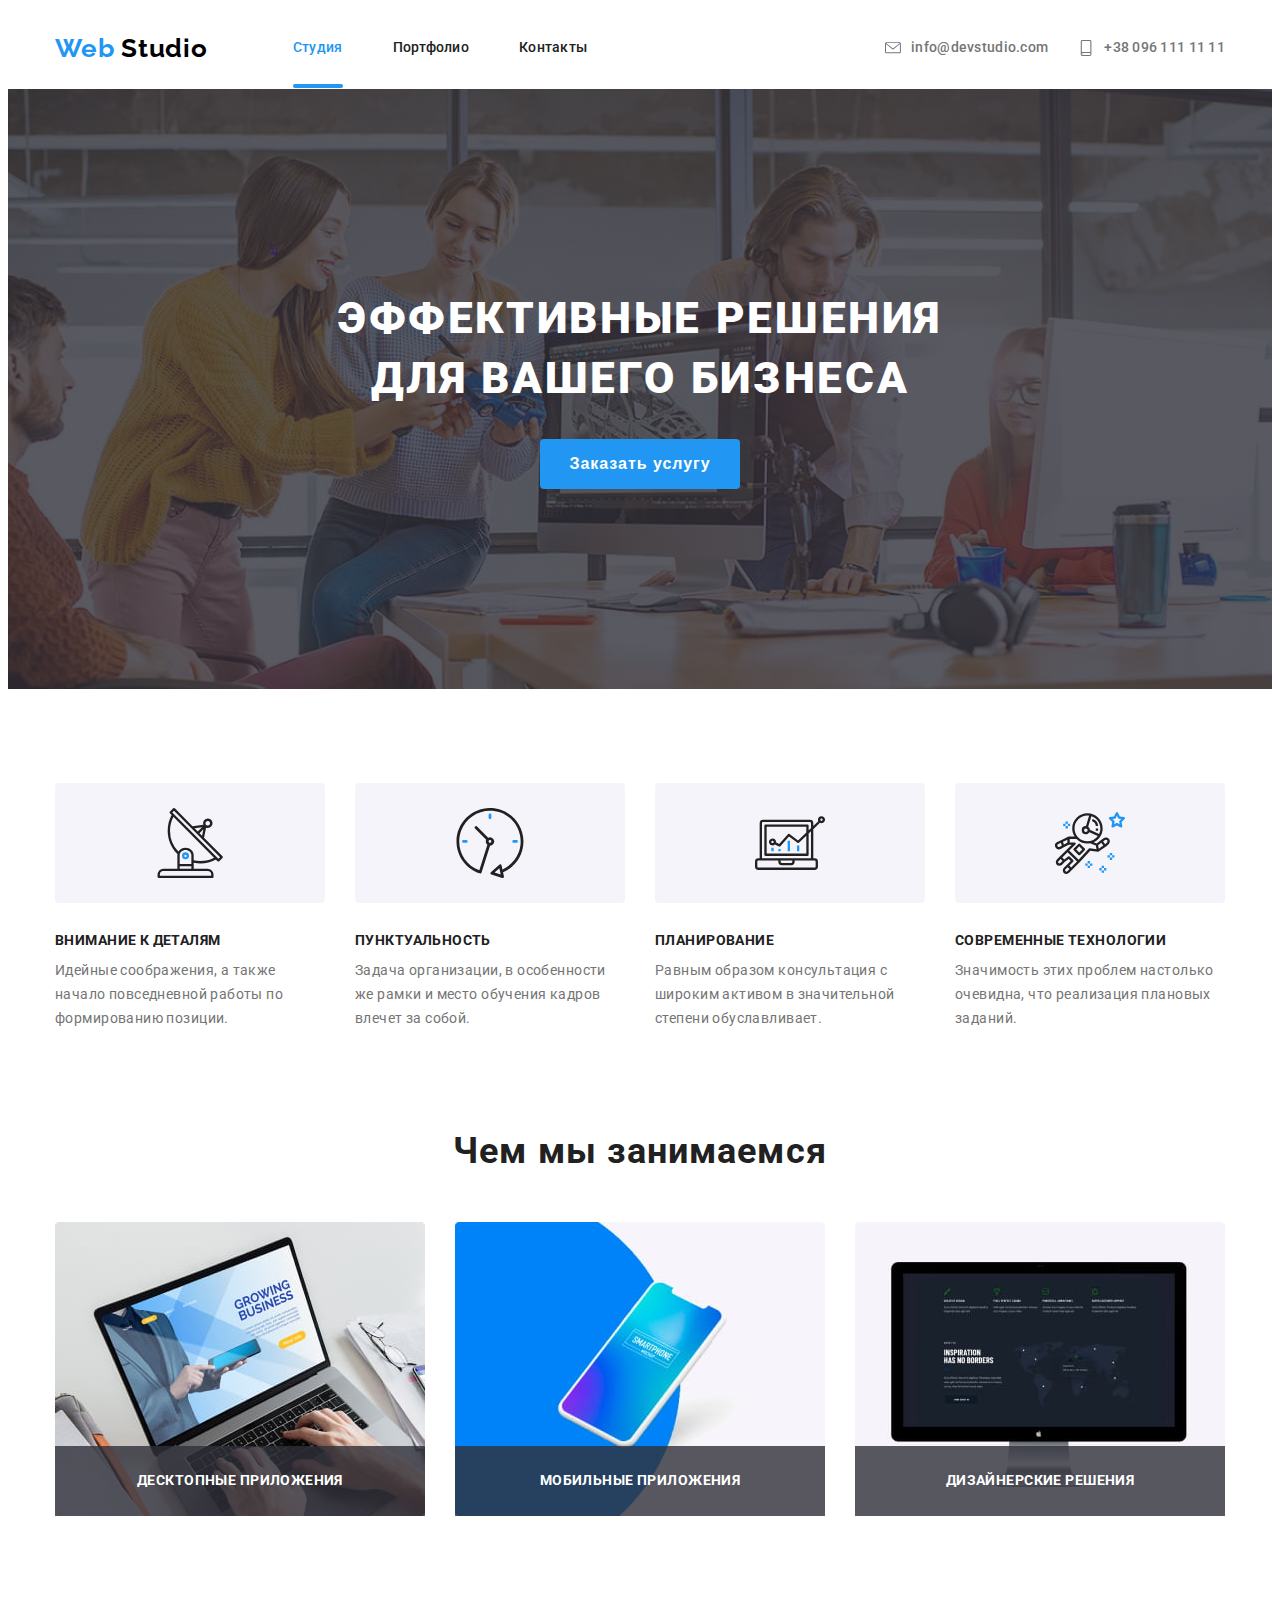
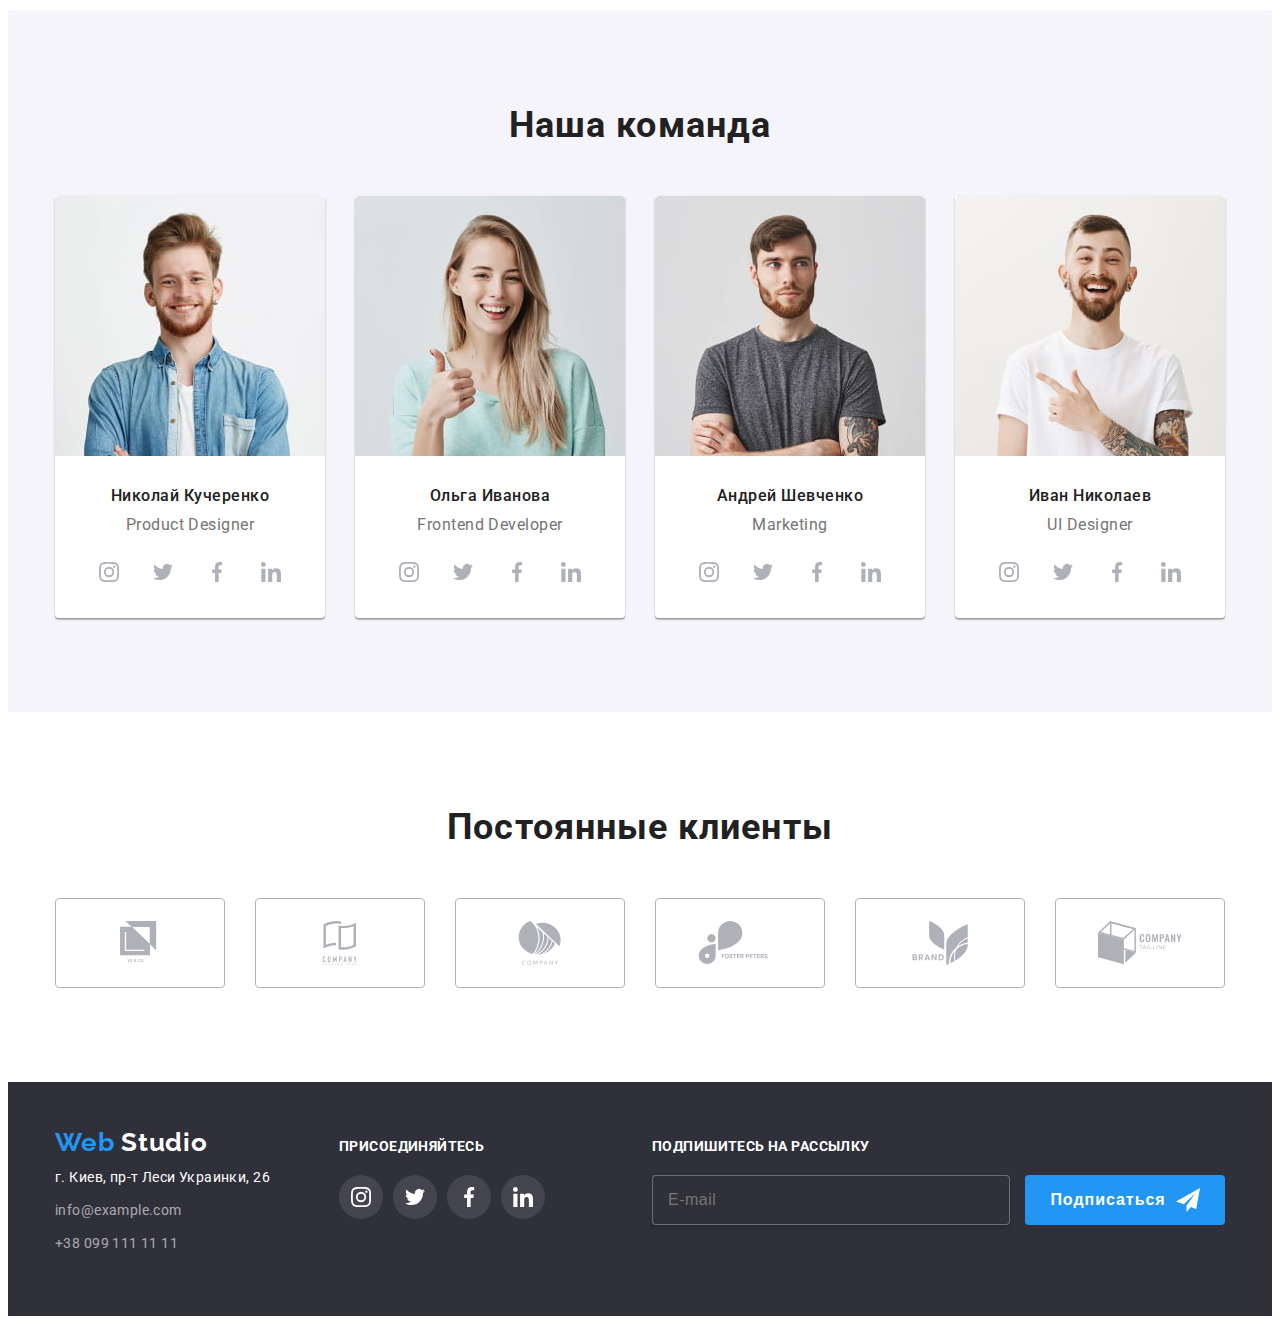
==== commit 9d80e964: "added placeholders" ====
--- a/index.html
+++ b/index.html
@@ -15,59 +15,57 @@
 			integrity="sha256-a9JO7L1jGkja9va1xGMWEJspCfU/b9Vn5u/O5MdnKhw="
 			crossorigin="anonymous"
 		/>
-		<link rel="stylesheet" href="./css/style.css" />
+		<link rel="stylesheet" href="./css/main.min.css" />
 	</head>
 	<body>
 		<header class="header">
 			<nav class="container">
-				<div class="flex-container">
-					<a class="link logo" href="./index.html">
-						<span class="logo-accent">Web</span>
-						Studio
-					</a>
-					<ul class="list navigation">
-						<li class="navigation-item">
-							<a class="link navigation-item-link current" href="./index.html">Студия</a>
-						</li>
-						<li class="navigation-item">
-							<a class="link navigation-item-link" href="./portfolio.html">Портфолио</a>
-						</li>
-						<li class="navigation-item">
-							<a class="link navigation-item-link" href="./index.html">Контакты</a>
-						</li>
-					</ul>
-					<ul class="list navigation-adress">
-						<li class="navigation-adress-item">
-							<a class="link navigation-adress-item-link" href="mailto:info@devstudio.com">
-								<svg class="navigatiom-adress-item-icon">
-									<use href="./images/sprite.svg#icon-envelope"></use>
-								</svg>
-								info@devstudio.com
-							</a>
-						</li>
-						<li class="navigation-adress-item">
-							<a class="link navigation-adress-item-link" href="tel:+380961111111">
-								<svg class="navigatiom-adress-item-icon">
-									<use href="./images/sprite.svg#icon-smartphone"></use>
-								</svg>
-								+38 096 111 11 11
-							</a>
-						</li>
-					</ul>
-				</div>
+				<a class="logo" href="./index.html">
+					<span class="logo-accent">Web</span>
+					Studio
+				</a>
+				<ul class="navigation">
+					<li class="navigation-item">
+						<a class="navigation-item-link current" href="./index.html">Студия</a>
+					</li>
+					<li class="navigation-item">
+						<a class="navigation-item-link" href="./portfolio.html">Портфолио</a>
+					</li>
+					<li class="navigation-item">
+						<a class="navigation-item-link" href="./index.html">Контакты</a>
+					</li>
+				</ul>
+				<ul class="navigation-adress">
+					<li class="navigation-adress-item">
+						<a class="navigation-adress-item-link" href="mailto:info@devstudio.com">
+							<svg class="navigatiom-adress-item-icon">
+								<use href="./images/sprite.svg#icon-envelope"></use>
+							</svg>
+							info@devstudio.com
+						</a>
+					</li>
+					<li class="navigation-adress-item">
+						<a class="navigation-adress-item-link" href="tel:+380961111111">
+							<svg class="navigatiom-adress-item-icon">
+								<use href="./images/sprite.svg#icon-smartphone"></use>
+							</svg>
+							+38 096 111 11 11
+						</a>
+					</li>
+				</ul>
 			</nav>
 		</header>
 		<main>
 			<section class="hero">
 				<div class="container">
 					<h1 class="hero-title">Эффективные решения для вашего бизнеса</h1>
-					<button class="hero-button" data-modal-open>Заказать услугу</button>
+					<button class="main-button" data-modal-open>Заказать услугу</button>
 				</div>
 			</section>
 			<section class="features">
 				<div class="container">
 					<h2 class="section-title visually-hidden">Наши особености</h2>
-					<ul class="list flex-container">
+					<ul class="features-list">
 						<li class="feature-box">
 							<div class="feature-image-box">
 								<svg class="feature-image">
@@ -118,7 +116,7 @@
 			<section class="wedoing">
 				<div class="container">
 					<h2 class="section-title">Чем мы занимаемся</h2>
-					<ul class="list flex-container">
+					<ul class="wedoing-list">
 						<li class="wedoing-box">
 							<img class="wedoing-image" src="./images/desktop_applications.jpg" alt="Desktop applications" />
 							<h3 class="wedoing-title">Десктопные приложения</h3>
@@ -137,50 +135,35 @@
 			<section class="team">
 				<div class="container">
 					<h2 class="section-title">Наша команда</h2>
-					<ul class="list flex-container team-card">
+					<ul class="team-card">
 						<li class="team-card-box">
 							<img class="team-image" src="./images/kucherenko.jpg" alt="Kucherenko" />
 							<h3 class="team-member-name">Николай Кучеренко</h3>
 							<p class="team-member-direction" lang="en">Product Designer</p>
-							<ul class="list flex-container team-social-box">
-								<li class="social">
-									<a
-										class="link social-link"
-										href="https://www.instagram.com/"
-										target="_blank"
-										rel="noopener noreferrer"
-									>
+							<ul class="social-box">
+								<li class="social">
+									<a class="social-link" href="https://www.instagram.com/" target="_blank" rel="noopener noreferrer">
 										<svg class="social-icon">
 											<use href="./images/sprite.svg#icon-instagram"></use>
 										</svg>
 									</a>
 								</li>
 								<li class="social">
-									<a class="link social-link" href="https://twitter.com/" target="_blank" rel="noopener noreferrer">
+									<a class="social-link" href="https://twitter.com/" target="_blank" rel="noopener noreferrer">
 										<svg class="social-icon">
 											<use href="./images/sprite.svg#icon-twitter"></use>
 										</svg>
 									</a>
 								</li>
 								<li class="social">
-									<a
-										class="link social-link"
-										href="https://www.facebook.com/"
-										target="_blank"
-										rel="noopener noreferrer"
-									>
+									<a class="social-link" href="https://www.facebook.com/" target="_blank" rel="noopener noreferrer">
 										<svg class="social-icon">
 											<use href="./images/sprite.svg#icon-facebook"></use>
 										</svg>
 									</a>
 								</li>
 								<li class="social">
-									<a
-										class="link social-link"
-										href="https://www.linkedin.com/"
-										target="_blank"
-										rel="noopener noreferrer"
-									>
+									<a class="social-link" href="https://www.linkedin.com/" target="_blank" rel="noopener noreferrer">
 										<svg class="social-icon">
 											<use href="./images/sprite.svg#icon-linkedin"></use>
 										</svg>
@@ -192,45 +175,30 @@
 							<img class="team-image" src="./images/ivanova.jpg" alt="Ivanova" />
 							<h3 class="team-member-name">Ольга Иванова</h3>
 							<p class="team-member-direction" lang="en">Frontend Developer</p>
-							<ul class="list flex-container team-social-box">
-								<li class="social">
-									<a
-										class="link social-link"
-										href="https://www.instagram.com/"
-										target="_blank"
-										rel="noopener noreferrer"
-									>
+							<ul class="social-box">
+								<li class="social">
+									<a class="social-link" href="https://www.instagram.com/" target="_blank" rel="noopener noreferrer">
 										<svg class="social-icon">
 											<use href="./images/sprite.svg#icon-instagram"></use>
 										</svg>
 									</a>
 								</li>
 								<li class="social">
-									<a class="link social-link" href="https://twitter.com/" target="_blank" rel="noopener noreferrer">
+									<a class="social-link" href="https://twitter.com/" target="_blank" rel="noopener noreferrer">
 										<svg class="social-icon">
 											<use href="./images/sprite.svg#icon-twitter"></use>
 										</svg>
 									</a>
 								</li>
 								<li class="social">
-									<a
-										class="link social-link"
-										href="https://www.facebook.com/"
-										target="_blank"
-										rel="noopener noreferrer"
-									>
+									<a class="social-link" href="https://www.facebook.com/" target="_blank" rel="noopener noreferrer">
 										<svg class="social-icon">
 											<use href="./images/sprite.svg#icon-facebook"></use>
 										</svg>
 									</a>
 								</li>
 								<li class="social">
-									<a
-										class="link social-link"
-										href="https://www.linkedin.com/"
-										target="_blank"
-										rel="noopener noreferrer"
-									>
+									<a class="social-link" href="https://www.linkedin.com/" target="_blank" rel="noopener noreferrer">
 										<svg class="social-icon">
 											<use href="./images/sprite.svg#icon-linkedin"></use>
 										</svg>
@@ -242,45 +210,30 @@
 							<img class="team-image" src="./images/shevchenko.jpg" alt="Shevchenko" />
 							<h3 class="team-member-name">Андрей Шевченко</h3>
 							<p class="team-member-direction" lang="en">Marketing</p>
-							<ul class="list flex-container team-social-box">
-								<li class="social">
-									<a
-										class="link social-link"
-										href="https://www.instagram.com/"
-										target="_blank"
-										rel="noopener noreferrer"
-									>
+							<ul class="social-box">
+								<li class="social">
+									<a class="social-link" href="https://www.instagram.com/" target="_blank" rel="noopener noreferrer">
 										<svg class="social-icon">
 											<use href="./images/sprite.svg#icon-instagram"></use>
 										</svg>
 									</a>
 								</li>
 								<li class="social">
-									<a class="link social-link" href="https://twitter.com/" target="_blank" rel="noopener noreferrer">
+									<a class="social-link" href="https://twitter.com/" target="_blank" rel="noopener noreferrer">
 										<svg class="social-icon">
 											<use href="./images/sprite.svg#icon-twitter"></use>
 										</svg>
 									</a>
 								</li>
 								<li class="social">
-									<a
-										class="link social-link"
-										href="https://www.facebook.com/"
-										target="_blank"
-										rel="noopener noreferrer"
-									>
+									<a class="social-link" href="https://www.facebook.com/" target="_blank" rel="noopener noreferrer">
 										<svg class="social-icon">
 											<use href="./images/sprite.svg#icon-facebook"></use>
 										</svg>
 									</a>
 								</li>
 								<li class="social">
-									<a
-										class="link social-link"
-										href="https://www.linkedin.com/"
-										target="_blank"
-										rel="noopener noreferrer"
-									>
+									<a class="social-link" href="https://www.linkedin.com/" target="_blank" rel="noopener noreferrer">
 										<svg class="social-icon">
 											<use href="./images/sprite.svg#icon-linkedin"></use>
 										</svg>
@@ -292,45 +245,30 @@
 							<img class="team-image" src="./images/nikolaev.jpg" alt="Nikolaev" />
 							<h3 class="team-member-name">Иван Николаев</h3>
 							<p class="team-member-direction" lang="en">UI Designer</p>
-							<ul class="list flex-container team-social-box">
-								<li class="social">
-									<a
-										class="link social-link"
-										href="https://www.instagram.com/"
-										target="_blank"
-										rel="noopener noreferrer"
-									>
+							<ul class="social-box">
+								<li class="social">
+									<a class="social-link" href="https://www.instagram.com/" target="_blank" rel="noopener noreferrer">
 										<svg class="social-icon">
 											<use href="./images/sprite.svg#icon-instagram"></use>
 										</svg>
 									</a>
 								</li>
 								<li class="social">
-									<a class="link social-link" href="https://twitter.com/" target="_blank" rel="noopener noreferrer">
+									<a class="social-link" href="https://twitter.com/" target="_blank" rel="noopener noreferrer">
 										<svg class="social-icon">
 											<use href="./images/sprite.svg#icon-twitter"></use>
 										</svg>
 									</a>
 								</li>
 								<li class="social">
-									<a
-										class="link social-link"
-										href="https://www.facebook.com/"
-										target="_blank"
-										rel="noopener noreferrer"
-									>
+									<a class="social-link" href="https://www.facebook.com/" target="_blank" rel="noopener noreferrer">
 										<svg class="social-icon">
 											<use href="./images/sprite.svg#icon-facebook"></use>
 										</svg>
 									</a>
 								</li>
 								<li class="social">
-									<a
-										class="link social-link"
-										href="https://www.linkedin.com/"
-										target="_blank"
-										rel="noopener noreferrer"
-									>
+									<a class="social-link" href="https://www.linkedin.com/" target="_blank" rel="noopener noreferrer">
 										<svg class="social-icon">
 											<use href="./images/sprite.svg#icon-linkedin"></use>
 										</svg>
@@ -344,44 +282,44 @@
 			<section class="clients">
 				<div class="container">
 					<h2 class="section-title">Постоянные клиенты</h2>
-					<ul class="list flex-container">
-						<li class="clients-box">
-							<a class="link" href="./index.html" target="_blank" rel="noopener noreferrer">
+					<ul class="clients-list">
+						<li class="clients-box">
+							<a class="clients-link" href="./index.html" target="_blank" rel="noopener noreferrer">
 								<svg class="clients-image">
 									<use href="./images/sprite.svg#icon-client1"></use>
 								</svg>
 							</a>
 						</li>
 						<li class="clients-box">
-							<a class="link" href="./index.html" target="_blank" rel="noopener noreferrer">
+							<a class="clients-link" href="./index.html" target="_blank" rel="noopener noreferrer">
 								<svg class="clients-image">
 									<use href="./images/sprite.svg#icon-client2"></use>
 								</svg>
 							</a>
 						</li>
 						<li class="clients-box">
-							<a class="link" href="./index.html" target="_blank" rel="noopener noreferrer">
+							<a class="clients-link" href="./index.html" target="_blank" rel="noopener noreferrer">
 								<svg class="clients-image">
 									<use href="./images/sprite.svg#icon-client3"></use>
 								</svg>
 							</a>
 						</li>
 						<li class="clients-box">
-							<a class="link" href="./index.html" target="_blank" rel="noopener noreferrer">
+							<a class="clients-link" href="./index.html" target="_blank" rel="noopener noreferrer">
 								<svg class="clients-image">
 									<use href="./images/sprite.svg#icon-client4"></use>
 								</svg>
 							</a>
 						</li>
 						<li class="clients-box">
-							<a class="link" href="./index.html" target="_blank" rel="noopener noreferrer">
+							<a class="clients-link" href="./index.html" target="_blank" rel="noopener noreferrer">
 								<svg class="clients-image">
 									<use href="./images/sprite.svg#icon-client5"></use>
 								</svg>
 							</a>
 						</li>
 						<li class="clients-box">
-							<a class="link" href="./index.html" target="_blank" rel="noopener noreferrer">
+							<a class="clients-link" href="./index.html" target="_blank" rel="noopener noreferrer">
 								<svg class="clients-image">
 									<use href="./images/sprite.svg#icon-client6"></use>
 								</svg>
@@ -393,76 +331,73 @@
 		</main>
 		<footer class="footer">
 			<div class="container">
-				<div class="flex-container">
-					<div class="footer-adress">
-						<a class="link logo" href="./index.html">
-							<span class="logo-accent">Web</span>
-							Studio
-						</a>
-						<address class="contacts">
-							<ul class="list">
-								<li class="footer-adress-item">г. Киев, пр-т Леси Украинки, 26</li>
-								<li class="footer-adress-item">
-									<a class="link" href="mailto:info@example.com">info@example.com</a>
-								</li>
-								<li class="footer-adress-item">
-									<a class="link" href="tel:+380991111111">+38 099 111 11 11</a>
-								</li>
-							</ul>
-						</address>
-					</div>
-					<div class="join">
-						<p class="footer-title">Присоединяйтесь</p>
-						<ul class="list social flex-container">
-							<li class="social">
-								<a class="link social-link" href="https://www.instagram.com/" target="_blank" rel="noopener noreferrer">
-									<svg class="social-icon">
-										<use href="./images/sprite.svg#icon-instagram"></use>
-									</svg>
-								</a>
+				<div class="footer-adress">
+					<a class="logo" href="./index.html">
+						<span class="logo-accent">Web</span>
+						Studio
+					</a>
+					<address>
+						<ul class="footer-adress-list">
+							<li class="footer-adress-item">г. Киев, пр-т Леси Украинки, 26</li>
+							<li class="footer-adress-item">
+								<a class="footer-adress-link" href="mailto:info@example.com">info@example.com</a>
 							</li>
-							<li class="social">
-								<a class="link social-link" href="https://twitter.com/" target="_blank" rel="noopener noreferrer">
-									<svg class="social-icon">
-										<use href="./images/sprite.svg#icon-twitter"></use>
-									</svg>
-								</a>
-							</li>
-							<li class="social">
-								<a class="link social-link" href="https://www.facebook.com/" target="_blank" rel="noopener noreferrer">
-									<svg class="social-icon">
-										<use href="./images/sprite.svg#icon-facebook"></use>
-									</svg>
-								</a>
-							</li>
-							<li class="social">
-								<a class="link social-link" href="https://www.linkedin.com/" target="_blank" rel="noopener noreferrer">
-									<svg class="social-icon">
-										<use href="./images/sprite.svg#icon-linkedin"></use>
-									</svg>
-								</a>
+							<li class="footer-adress-item">
+								<a class="footer-adress-link" href="tel:+380991111111">+38 099 111 11 11</a>
 							</li>
 						</ul>
-					</div>
-					<!-- e-mail input -->
-					<div class="subscribe">
-						<form action="#">
-							<label class="footer-title" for="footer-subsctibe-input">Подпишитесь на рассылку</label>
-							<input
-								class="subscribe-input"
-								type="email"
-								name="email"
-								placeholder="E-mail"
-								id="footer-subsctibe-input"
-							/>
-							<button class="hero-button" type="submit">
-								Подписаться
-								<svg class="subscribe-icon-send">
-									<use href="./images/sprite.svg#icon-send"></use>
-								</svg>
-							</button>
-						</form>
-					</div>
+					</address>
+				</div>
+				<div class="footer-join">
+					<p class="footer-title">Присоединяйтесь</p>
+					<ul class="social-box">
+						<li class="social">
+							<a class="social-link" href="https://www.instagram.com/" target="_blank" rel="noopener noreferrer">
+								<svg class="social-icon">
+									<use href="./images/sprite.svg#icon-instagram"></use>
+								</svg>
+							</a>
+						</li>
+						<li class="social">
+							<a class="social-link" href="https://twitter.com/" target="_blank" rel="noopener noreferrer">
+								<svg class="social-icon">
+									<use href="./images/sprite.svg#icon-twitter"></use>
+								</svg>
+							</a>
+						</li>
+						<li class="social">
+							<a class="social-link" href="https://www.facebook.com/" target="_blank" rel="noopener noreferrer">
+								<svg class="social-icon">
+									<use href="./images/sprite.svg#icon-facebook"></use>
+								</svg>
+							</a>
+						</li>
+						<li class="social">
+							<a class="social-link" href="https://www.linkedin.com/" target="_blank" rel="noopener noreferrer">
+								<svg class="social-icon">
+									<use href="./images/sprite.svg#icon-linkedin"></use>
+								</svg>
+							</a>
+						</li>
+					</ul>
+				</div>
+				<div class="footer-subscribe">
+					<form action="#">
+						<label class="footer-title" for="footer-subsctibe-input">Подпишитесь на рассылку</label>
+						<input
+							class="footer-subscribe-input"
+							type="email"
+							name="email"
+							placeholder="E-mail"
+							id="footer-subsctibe-input"
+						/>
+						<button class="main-button" type="submit">
+							Подписаться
+							<svg class="subscribe-icon-send">
+								<use href="./images/sprite.svg#icon-send"></use>
+							</svg>
+						</button>
+					</form>
 				</div>
 			</div>
 		</footer>
@@ -470,7 +405,7 @@
 		<div class="backdrop is-hidden" data-modal>
 			<form class="subscribe-form js-speaker-form" action="#">
 				<button class="subcribe-form-button-close" type="submit" data-modal-close>
-					<svg class="subscribe-button-close-icon">
+					<svg class="subscribe-form-button-close-icon">
 						<use href="./images/sprite.svg#icon-close"></use>
 					</svg>
 				</button>
@@ -519,7 +454,7 @@
 					</label>
 				</div>
 				<div class="subscribe-form-button">
-					<button type="submit" class="hero-button" id="subscribe-form-submit">
+					<button type="submit" class="main-button" id="subscribe-form-submit">
 						Отправить
 					</button>
 				</div>
--- a/css/main.min.css
+++ b/css/main.min.css
@@ -0,0 +1,2 @@
+.logo,.navigation-item-link,.navigation-adress-item-link,.clients-link,.footer-adress-link,.social-link,.portfolio-box-link{text-decoration:none}.navigation,.navigation-adress,.features-list,.wedoing-list,.team-card,.clients-list,.footer-adress-list,.social-box,.portfolio-list{margin:0;padding:0;list-style-type:none}.header .container,.navigation,.navigation-adress,.navigation-adress-item-link,.features-list,.wedoing-list,.team-card,.clients-list,.clients-link,.footer .container,.social-box,.social-link,.subcribe-form-button-close,.subscribe-form-checkbox,.subscribe-form-button,.button-box,.portfolio-list{display:-webkit-box;display:-ms-flexbox;display:flex}.features-list,.wedoing-list,.team-card,.clients-list{-webkit-box-pack:justify;-ms-flex-pack:justify;justify-content:space-between}html{-webkit-box-sizing:border-box;box-sizing:border-box}*{-webkit-box-sizing:inherit;box-sizing:inherit}*:focus{outline:none}*::before,*::after{-webkit-box-sizing:inherit;box-sizing:inherit}body{font-family:"Roboto",sans-serif;font-style:normal;font-weight:400;font-size:14px;line-height:1.71;color:#757575;background-color:#fff}.container{width:1200px;padding-top:94px;padding-bottom:94px;padding-left:15px;padding-right:15px;margin-left:auto;margin-right:auto}.visually-hidden{position:absolute;width:1px;height:1px;margin:-1px;overflow:hidden;clip:rect(0 0 0 0)}.is-hidden{opacity:0;pointer-events:none}.section-title{margin-top:0;margin-bottom:50px;font-weight:700;font-size:36px;line-height:1.17;letter-spacing:0.03em;text-align:center;color:#212121}.main-button{border-radius:4px;display:inline-block;padding-top:9px;padding-bottom:9px;padding-left:9px;padding-right:9px;min-width:200px;font-weight:700;font-size:16px;line-height:1.88;text-align:center;letter-spacing:0.06em;border:1px solid transparent;color:#fff;background-color:#2196f3;-webkit-transition-property:background-color;transition-property:background-color;-webkit-transition-duration:250ms;transition-duration:250ms;-webkit-transition-timing-function:cubic-bezier(0.4, 0, 0.2, 1);transition-timing-function:cubic-bezier(0.4, 0, 0.2, 1);cursor:pointer}.main-button:hover,.main-button:focus{background-color:#188ce8}.logo{display:block;margin-top:25px;margin-bottom:25px;margin-right:85px;font-family:"Raleway",sans-serif;font-weight:700;font-size:26px;line-height:1.19;letter-spacing:0.03em;color:#000000}.logo-accent{color:#2196f3}.footer .logo{margin-top:0;margin-bottom:8px;margin-right:0;color:#fff}.header .container{-webkit-box-align:center;-ms-flex-align:center;align-items:center;padding-top:0;padding-bottom:0}.navigation-item:not(:last-child){margin-right:50px}.navigation-item-link{display:block;position:relative;padding-bottom:32px;padding-top:32px;font-weight:500;font-size:14px;line-height:1.14;letter-spacing:0.02em;color:#212121;-webkit-transition-property:color;transition-property:color;-webkit-transition-duration:250ms;transition-duration:250ms;-webkit-transition-timing-function:cubic-bezier(0.4, 0, 0.2, 1);transition-timing-function:cubic-bezier(0.4, 0, 0.2, 1)}.navigation-item-link:hover,.navigation-item-link:focus{color:#2196f3}.navigation-adress{margin-left:auto}.navigation-adress-item:not(:last-child){margin-right:30px}.navigation-adress-item-link{padding-bottom:20px;padding-top:20px;-webkit-box-pack:center;-ms-flex-pack:center;justify-content:center;font-weight:500;font-size:14px;line-height:1.14;letter-spacing:0.02em;color:#757575;-webkit-transition-property:color;transition-property:color;-webkit-transition-duration:250ms;transition-duration:250ms;-webkit-transition-timing-function:cubic-bezier(0.4, 0, 0.2, 1);transition-timing-function:cubic-bezier(0.4, 0, 0.2, 1)}.navigation-adress-item-link:hover,.navigation-adress-item-link:focus{color:#2196f3}.navigatiom-adress-item-icon{fill:currentColor;width:16px;height:16px;margin-right:10px}.navigation-item-link.current{color:#2196f3}.navigation-item-link.current::after{content:"";position:absolute;left:0;bottom:0;height:4px;border-radius:2px;width:100%;background-color:#2196f3}.hero{max-width:1600px;height:600px;margin-left:auto;margin-right:auto;background-image:-webkit-gradient(linear, left top, left bottom, from(rgba(47,48,58,0.8)), to(rgba(47,48,58,0.8))),url("../images/header.jpg");background-image:linear-gradient(rgba(47,48,58,0.8), rgba(47,48,58,0.8)),url("../images/header.jpg");background-position:center;background-repeat:no-repeat;background-size:cover;text-align:center}.hero-title{margin-top:0;margin-bottom:30px;font-weight:900;font-size:44px;line-height:1.36;letter-spacing:0.06em;text-transform:uppercase;color:#fff}.hero .container{padding-top:200px;padding-bottom:200px;padding-left:252px;padding-right:252px}.features .container{padding-bottom:0}.feature-title{margin-top:0;margin-bottom:10px;font-weight:700;font-size:14px;line-height:1.14;letter-spacing:0.03em;text-transform:uppercase;color:#212121}.feature-box{width:calc((100% - 30px * 3) / 4)}.feature-image-box{display:block;padding-top:25px;padding-bottom:25px;padding-left:100px;padding-right:100px;margin-bottom:30px;border-radius:4px;background-color:#f5f4fa}.feature-image{display:block;width:70px;height:70px;fill:#212121}.feature-description{margin-top:0;margin-bottom:0;padding-bottom:5px;letter-spacing:0.03em}.wedoing-box{width:calc((100% - 30px * 2) / 3);position:relative}.wedoing-image{display:block}.wedoing-title{position:absolute;left:0;bottom:0;width:100%;overflow:hidden;margin:0;padding-top:27px;padding-bottom:27px;font-weight:700;font-size:14px;line-height:1.14;letter-spacing:0.03em;text-align:center;text-transform:uppercase;color:#fff;background-color:rgba(47,48,58,0.8)}.team{background-color:#f5f4fa}.team .social-box{margin-left:32px;margin-bottom:24px}.team-card-box{width:calc((100% - 30px * 3) / 4);-webkit-box-shadow:0px 2px 1px rgba(0,0,0,0.2),0px 1px 1px rgba(0,0,0,0.14),0px 1px 3px rgba(0,0,0,0.12);box-shadow:0px 2px 1px rgba(0,0,0,0.2),0px 1px 1px rgba(0,0,0,0.14),0px 1px 3px rgba(0,0,0,0.12);border-radius:0px 0px 4px 4px;background-color:#fff}.team-image{display:block;margin-bottom:30px}.team-member-name{margin-top:0;margin-bottom:10px;font-weight:500;font-size:16px;line-height:1.19;letter-spacing:0.03em;text-align:center;color:#212121}.team-member-direction{margin-top:0;margin-bottom:16px;font-size:16px;line-height:1.19;letter-spacing:0.03em;text-align:center}.clients-box{width:calc((100% - 30px * 5) / 6);height:90px}.clients-link{-webkit-box-pack:center;-ms-flex-pack:center;justify-content:center;-webkit-box-align:center;-ms-flex-align:center;align-items:center;height:inherit;color:#afb1b8;border:1px solid currentColor;border-radius:4px;-webkit-transition-property:color;transition-property:color;-webkit-transition-duration:250ms;transition-duration:250ms;-webkit-transition-timing-function:cubic-bezier(0.4, 0, 0.2, 1);transition-timing-function:cubic-bezier(0.4, 0, 0.2, 1)}.clients-link:hover,.clients-link:focus{color:#2196f3}.clients-image{display:block;width:84px;height:44px;fill:currentColor}.footer{background-color:#2f303a}.footer .container{-webkit-box-align:baseline;-ms-flex-align:baseline;align-items:baseline;padding-top:45px;padding-bottom:60px}.footer .logo{margin-top:0;margin-right:0;padding:0;margin-bottom:8px;color:#fff}.footer .main-button{display:-webkit-inline-box;display:-ms-inline-flexbox;display:inline-flex;-webkit-box-pack:center;-ms-flex-pack:center;justify-content:center;-webkit-box-align:center;-ms-flex-align:center;align-items:center}.footer-title{margin-top:0;margin-bottom:20px;margin-left:0;margin-right:0;font-weight:700;line-height:1.14;letter-spacing:0.03em;text-transform:uppercase;color:#fff}.footer-adress{margin-right:69px}.footer-adress-item{letter-spacing:0.03em;line-height:1.71}.footer-adress-item:not(:last-child){margin-bottom:9px}.footer-adress-list{font-style:normal;letter-spacing:0.03em;color:#fff}.footer-adress-link{color:rgba(255,255,255,0.6);-webkit-transition-property:color;transition-property:color;-webkit-transition-duration:250ms;transition-duration:250ms;-webkit-transition-timing-function:cubic-bezier(0.4, 0, 0.2, 1);transition-timing-function:cubic-bezier(0.4, 0, 0.2, 1)}.footer-adress-link:hover,.footer-adress-link:focus{color:#2196f3}.footer-subscribe{margin-left:auto}.footer-subscribe .footer-title{display:block}.footer-join .social-link{background:rgba(255,255,255,0.1)}.footer-join .social-icon{fill:#fff}.footer-subscribe-input{margin-right:12px;width:358px;height:50px;padding:15px;font-size:16px;line-height:1.25;letter-spacing:0.03em;color:#757575;background-color:#2f303a;border-radius:4px;border:1px solid rgba(255,255,255,0.3);-webkit-box-shadow:0px 4px 4px rgba(0,0,0,0.15);box-shadow:0px 4px 4px rgba(0,0,0,0.15)}.subscribe-icon-send{margin-left:10px;fill:currentColor;width:24px;height:24px}.social-link{-webkit-box-pack:center;-ms-flex-pack:center;justify-content:center;-webkit-box-align:center;-ms-flex-align:center;align-items:center;width:44px;height:44px;color:#afb1b8;border-radius:50%;-webkit-transition-property:background-color, color;transition-property:background-color, color;-webkit-transition-duration:250ms;transition-duration:250ms;-webkit-transition-timing-function:cubic-bezier(0.4, 0, 0.2, 1);transition-timing-function:cubic-bezier(0.4, 0, 0.2, 1)}.social-icon{fill:currentColor;width:20px;height:20px}.social:not(:last-child){margin-right:10px}.social-link:hover,.social-link:focus{background-color:#2196f3;color:#fff}.backdrop{position:fixed;top:0;left:0;width:100%;height:100%;-webkit-transition-property:opacity;transition-property:opacity;-webkit-transition-duration:250ms;transition-duration:250ms;-webkit-transition-timing-function:cubic-bezier(0.4, 0, 0.2, 1);transition-timing-function:cubic-bezier(0.4, 0, 0.2, 1);background-color:rgba(0,0,0,0.2)}.backdrop.is-hidden .subscribe-form{-webkit-transform:scale(0.9) translate(-50%, -50%);transform:scale(0.9) translate(-50%, -50%)}.subscribe-form-relative{position:relative}.subscribe-form{position:absolute;top:50%;left:50%;max-height:calc(100% - 30px);max-width:calc(100% - 30px);overflow:auto;padding:40px;background-color:#fff;-webkit-box-shadow:0px 2px 1px rgba(0,0,0,0.2),0px 1px 1px rgba(0,0,0,0.14),0px 1px 3px rgba(0,0,0,0.12);box-shadow:0px 2px 1px rgba(0,0,0,0.2),0px 1px 1px rgba(0,0,0,0.14),0px 1px 3px rgba(0,0,0,0.12);border-radius:4px;-webkit-transform:scale(1) translate(-50%, -50%);transform:scale(1) translate(-50%, -50%);-webkit-transition-property:-webkit-transform;transition-property:-webkit-transform;transition-property:transform;transition-property:transform, -webkit-transform;-webkit-transition-duration:250ms;transition-duration:250ms;-webkit-transition-timing-function:cubic-bezier(0.4, 0, 0.2, 1);transition-timing-function:cubic-bezier(0.4, 0, 0.2, 1)}.subcribe-form-button-close{position:absolute;-webkit-box-pack:center;-ms-flex-pack:center;justify-content:center;-webkit-box-align:center;-ms-flex-align:center;align-items:center;top:8px;right:8px;width:30px;height:30px;padding:0;color:#000000;background:#fff;border:1px solid rgba(0,0,0,0.1);border-radius:50%;-webkit-transition-property:color;transition-property:color;-webkit-transition-duration:250ms;transition-duration:250ms;-webkit-transition-timing-function:cubic-bezier(0.4, 0, 0.2, 1);transition-timing-function:cubic-bezier(0.4, 0, 0.2, 1);cursor:pointer}.subcribe-form-button-close:hover,.subcribe-form-button-close:focus{color:#2196f3}.subscribe-form-button-close-icon{width:18px;height:18px;fill:currentColor}.subscribe-form-title{margin-top:0;margin-left:0;margin-right:0;margin-bottom:30px;font-weight:700;font-size:20px;line-height:1.15;letter-spacing:0.03em;text-align:center;color:#212121}.subscribe-form-input{width:448px;height:40px;margin-bottom:30px;padding-left:42px;padding-top:12px;padding-right:42px;padding-bottom:12px;font-size:14px;line-height:1.14;letter-spacing:0.01em;color:#757575;border:1px solid rgba(33,33,33,0.2);border-radius:4px;cursor:pointer;-webkit-transition-property:border-color;transition-property:border-color;-webkit-transition-duration:250ms;transition-duration:250ms;-webkit-transition-timing-function:cubic-bezier(0.4, 0, 0.2, 1);transition-timing-function:cubic-bezier(0.4, 0, 0.2, 1)}.subscribe-form-input.comment{height:120px;margin-bottom:20px;resize:none;padding-left:16px;padding-right:16px}.subscribe-form-checkbox,.subscribe-form-button{-webkit-box-pack:center;-ms-flex-pack:center;justify-content:center}.subscribe-form-button-disabled{background-color:#afb1b8;pointer-events:none}.subscribe-form-checkbox-input{margin-right:7px;padding:0;opacity:0}.subscribe-form-checkbox-label{display:inline-block;margin-bottom:30px;cursor:pointer}.subscribe-form-checkbox-label:before,.subscribe-form-checkbox-label:after{content:"";position:absolute;width:16px;height:15px;top:3px;left:-23px;-webkit-transition-property:opacity;transition-property:opacity;-webkit-transition-duration:250ms;transition-duration:250ms;-webkit-transition-timing-function:cubic-bezier(0.4, 0, 0.2, 1);transition-timing-function:cubic-bezier(0.4, 0, 0.2, 1)}.subscribe-form-checkbox-label:before{background:url(../images/uncheck.svg);background-repeat:no-repeat;background-size:contain;opacity:1}.subscribe-form-checkbox-label:after{background:url(../images/check.svg);background-repeat:no-repeat;background-size:contain;opacity:0}.subscribe-form-checkbox-input:checked+.subscribe-form-checkbox-label:before{opacity:0}.subscribe-form-checkbox-input:checked+.subscribe-form-checkbox-label:after{opacity:1}.subscribe-link-agree{color:#2196f3}.subscribe-form-input-label{position:absolute;top:12px;left:42px;line-height:1.14;letter-spacing:0.01em;-webkit-transform:translate(0, 0);transform:translate(0, 0);-webkit-transition-property:color, -webkit-transform;transition-property:color, -webkit-transform;transition-property:transform, color;transition-property:transform, color, -webkit-transform;-webkit-transition-duration:250ms;transition-duration:250ms;-webkit-transition-timing-function:cubic-bezier(0.4, 0, 0.2, 1);transition-timing-function:cubic-bezier(0.4, 0, 0.2, 1)}.subscribe-form-input-label.comment{left:12px}.subscribe-form-input-icon{position:absolute;top:11px;left:16px;width:18px;height:18px;color:#000;fill:currentColor;-webkit-transition-property:color;transition-property:color;-webkit-transition-duration:250ms;transition-duration:250ms;-webkit-transition-timing-function:cubic-bezier(0.4, 0, 0.2, 1);transition-timing-function:cubic-bezier(0.4, 0, 0.2, 1)}.subscribe-form-input:focus{border-color:#2196f3}.subscribe-form-input:focus ~ .subscribe-form-input-icon{color:#2196f3}.subscribe-form-input:focus ~ .subscribe-form-input-label{-webkit-transform:translate(-32px, -30px);transform:translate(-32px, -30px);color:#2196f3}.subscribe-form-input:focus ~ .subscribe-form-input-label.comment{-webkit-transform:translateY(-32px);transform:translateY(-32px)}.subscribe-form-input:not(:placeholder-shown) ~ .subscribe-form-input-label{-webkit-transform:translate(-32px, -30px);transform:translate(-32px, -30px)}.subscribe-form-input:not(:placeholder-shown) ~ .subscribe-form-input-label.comment{-webkit-transform:translateY(-32px);transform:translateY(-32px)}.portfolio{border-top:1px solid #ececec}.button-box{-webkit-box-pack:center;-ms-flex-pack:center;justify-content:center;margin-bottom:50px}.button-box-item{position:relative}.button-box-item:not(:last-child){margin-right:8px}.filter-button{position:absolute;top:0;left:0;width:100%;height:100%;opacity:0;cursor:pointer}.filter-button:hover+.filter-button-label,.filter-button:focus+.filter-button-label,.filter-button:checked+.filter-button-label{color:#fff;background-color:#2196f3;-webkit-box-shadow:0px 2px 2px rgba(0,0,0,0.12),0px 1px 2px rgba(0,0,0,0.08),0px 3px 1px rgba(0,0,0,0.1);box-shadow:0px 2px 2px rgba(0,0,0,0.12),0px 1px 2px rgba(0,0,0,0.08),0px 3px 1px rgba(0,0,0,0.1)}.filter-button-label{display:block;padding-left:22px;padding-right:22px;padding-top:6px;padding-bottom:6px;border-radius:4px;color:#212121;border:1px solid transparent;background-color:#f5f4fa;font-weight:500;font-size:16px;line-height:1.62;letter-spacing:0.03em;-webkit-transition-property:color, background-color, -webkit-box-shadow;transition-property:color, background-color, -webkit-box-shadow;transition-property:color, background-color, box-shadow;transition-property:color, background-color, box-shadow, -webkit-box-shadow;-webkit-transition-duration:250ms;transition-duration:250ms;-webkit-transition-timing-function:cubic-bezier(0.4, 0, 0.2, 1);transition-timing-function:cubic-bezier(0.4, 0, 0.2, 1)}.portfolio-list{-ms-flex-wrap:wrap;flex-wrap:wrap}.portfolio-box{width:calc((100% - 60px) / 3);margin-top:30px;margin-right:30px}.portfolio-box:nth-child(3n){margin-right:0}.portfolio-box:nth-child(-n+3){margin-top:0}.portfolio-box-link{display:block;border:1px solid #eeeeee;-webkit-transition-property:-webkit-box-shadow;transition-property:-webkit-box-shadow;transition-property:box-shadow;transition-property:box-shadow, -webkit-box-shadow;-webkit-transition-duration:250ms;transition-duration:250ms;-webkit-transition-timing-function:cubic-bezier(0.4, 0, 0.2, 1);transition-timing-function:cubic-bezier(0.4, 0, 0.2, 1)}.portfolio-box-link:hover,.portfolio-box-link:focus{-webkit-box-shadow:1px 4px 6px rgba(0,0,0,0.16),0px 4px 4px rgba(0,0,0,0.06),0px 1px 1px rgba(0,0,0,0.12);box-shadow:1px 4px 6px rgba(0,0,0,0.16),0px 4px 4px rgba(0,0,0,0.06),0px 1px 1px rgba(0,0,0,0.12)}.portfolio-box-link:hover .portfolio-box-accent,.portfolio-box-link:focus .portfolio-box-accent{-webkit-transform:translateY(0);transform:translateY(0)}.portfolio-box-title{margin-top:0;margin-bottom:4px;padding-left:24px;font-weight:700;font-size:18px;line-height:2;letter-spacing:0.06em;color:#212121}.portfolio-box-image{position:relative;overflow:hidden;margin-bottom:20px}.portfolio-box-image>*{display:block}.portfolio-box-accent{position:absolute;left:0;bottom:0;width:100%;height:100%;-webkit-transform:translateY(100%);transform:translateY(100%);overflow:hidden;padding-left:24px;padding-right:24px;padding-top:64px;padding-bottom:64px;margin:0;font-size:18px;line-height:1.56;letter-spacing:0.03em;color:#fff;background-color:rgba(33,150,243,0.9);-webkit-transition-property:-webkit-transform;transition-property:-webkit-transform;transition-property:transform;transition-property:transform, -webkit-transform;-webkit-transition-duration:250ms;transition-duration:250ms;-webkit-transition-timing-function:cubic-bezier(0.4, 0, 0.2, 1);transition-timing-function:cubic-bezier(0.4, 0, 0.2, 1)}.portfolio-box-direction{margin-top:0;margin-bottom:20px;padding-left:24px;font-size:16px;line-height:1.87;letter-spacing:0.03em;color:#757575}
+/*# sourceMappingURL=main.min.css.map */